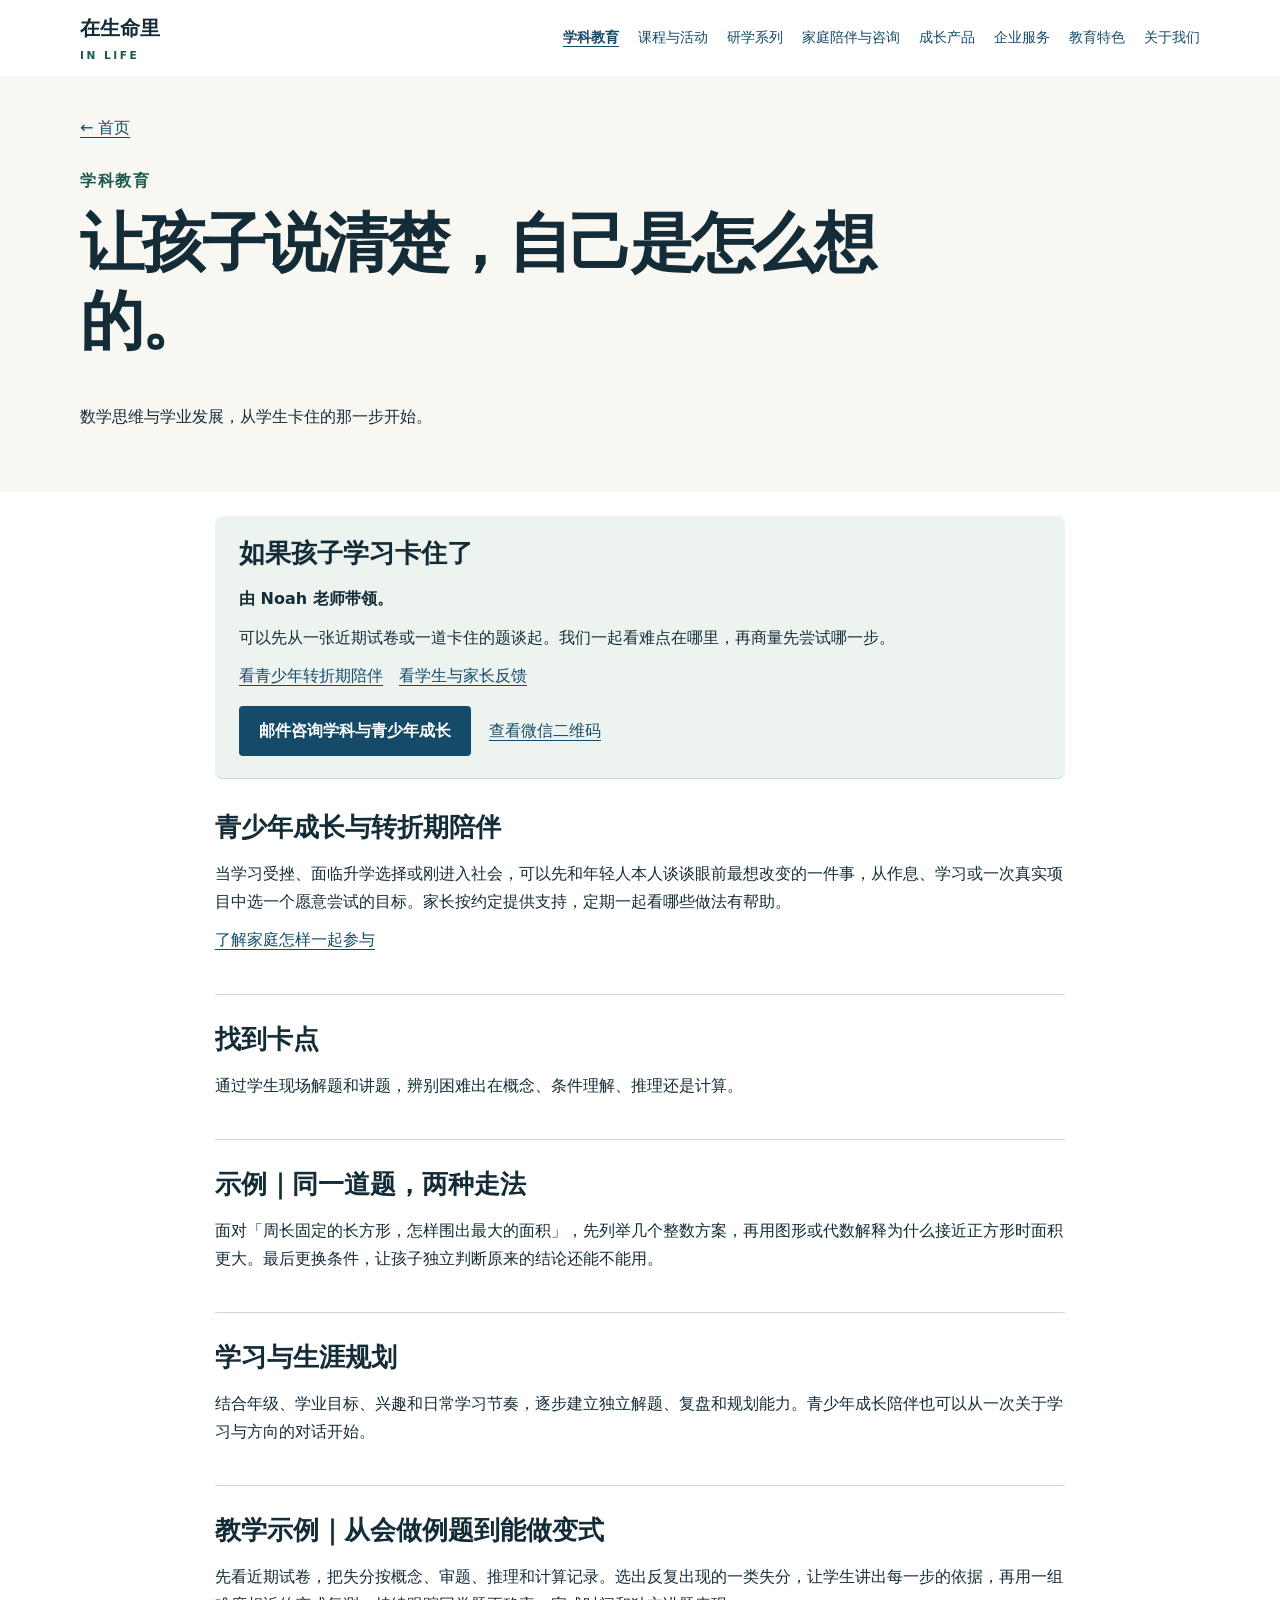
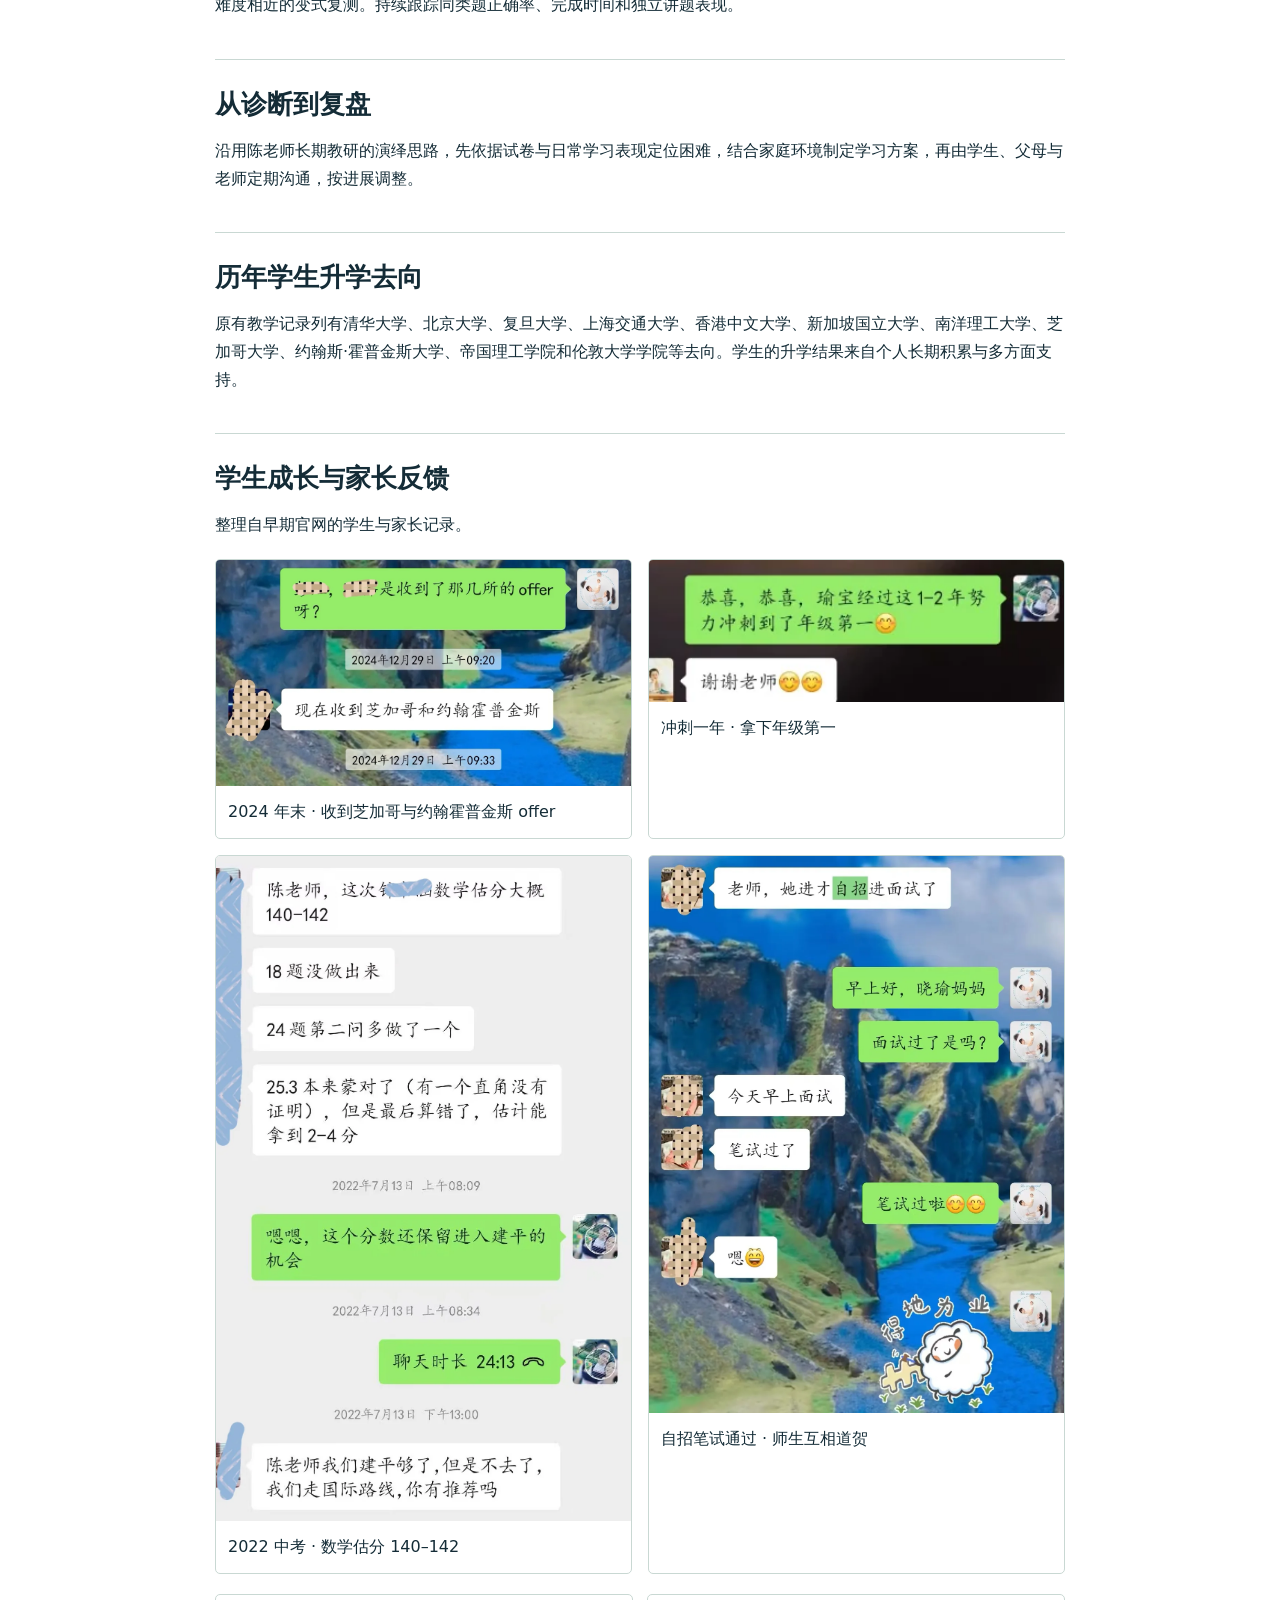
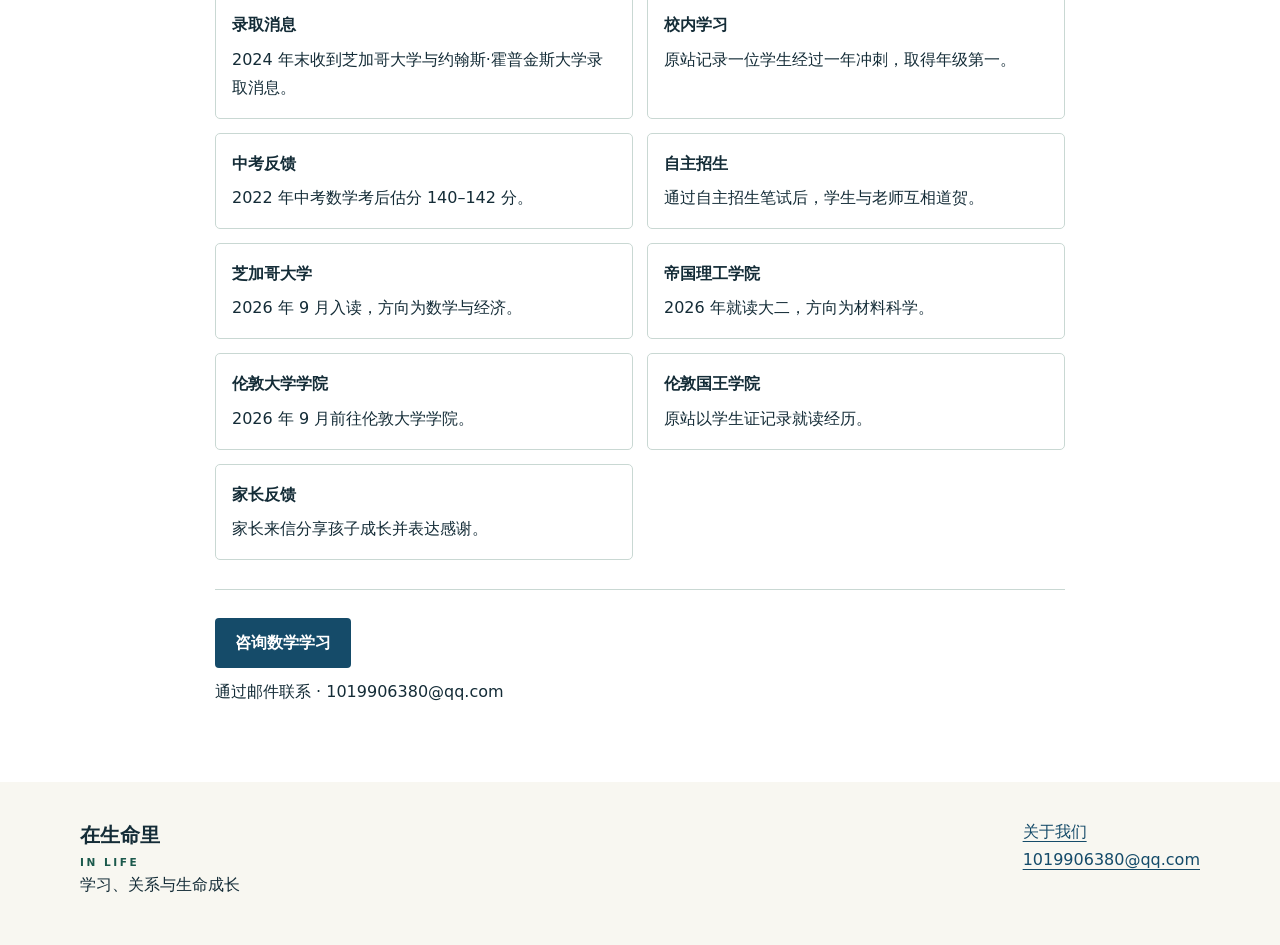
==== math.html @ 6764d32e "Update In Life website to v13" ====
<!doctype html>
<html lang="zh-CN"><head><meta charset="utf-8"><meta name="viewport" content="width=device-width,initial-scale=1"><meta name="description" content="在生命里教育 · 数学、研学、家庭陪伴与成长"><title>学科教育 | 在生命里教育</title><link rel="icon" href="favicon.svg"><link rel="stylesheet" href="detail.css"><script defer src="detail.js"></script></head>
<body class="restored-detail"><a class="skip" href="#main">跳到正文</a><header><div class="bar"><a class="brand" href="index.html">在生命里<span>IN LIFE</span></a><button id="menu" type="button" aria-controls="nav" aria-expanded="false" hidden>菜单</button><nav id="nav" aria-label="主导航"><a href="math.html" aria-current="page">学科教育</a><a href="courses.html">课程与活动</a><a href="study.html">研学系列</a><a href="family.html">家庭陪伴与咨询</a><a href="products.html">成长产品</a><a href="business.html">企业服务</a><a href="method.html">教育特色</a><a href="about.html">关于我们</a></nav></div></header>
<main id="main"><section class="page-hero"><div class="wrap"><a class="back" href="index.html">← 首页</a><p class="eyebrow">学科教育</p><h1>让孩子说清楚，自己是怎么想的。</h1><p>数学思维与学业发展，从学生卡住的那一步开始。</p></div></section><div class="wrap detail"><article id="start" class="service-start"><h2>如果孩子学习卡住了</h2><p class="service-lead">由 Noah 老师带领。</p><p>可以先从一张近期试卷或一道卡住的题谈起。我们一起看难点在哪里，再商量先尝试哪一步。</p><p><a href="#youth">看青少年转折期陪伴</a>　<a href="#cases">看学生与家长反馈</a></p><div class="service-contact"><a class="button" href="mailto:1019906380@qq.com?subject=%E5%9C%A8%E7%94%9F%E5%91%BD%E9%87%8C%EF%BD%9C%E5%AD%A6%E7%A7%91%E4%B8%8E%E9%9D%92%E5%B0%91%E5%B9%B4%E6%88%90%E9%95%BF">邮件咨询学科与青少年成长</a><a href="index.html#contact">查看微信二维码</a></div></article><article id="youth">
  <h2>青少年成长与转折期陪伴</h2>
  <p>当学习受挫、面临升学选择或刚进入社会，可以先和年轻人本人谈谈眼前最想改变的一件事，从作息、学习或一次真实项目中选一个愿意尝试的目标。家长按约定提供支持，定期一起看哪些做法有帮助。</p>
  <p><a href="family.html#process">了解家庭怎样一起参与</a></p>
</article>
<article><h2>找到卡点</h2><p>通过学生现场解题和讲题，辨别困难出在概念、条件理解、推理还是计算。</p></article><article><h2>示例｜同一道题，两种走法</h2><p>面对「周长固定的长方形，怎样围出最大的面积」，先列举几个整数方案，再用图形或代数解释为什么接近正方形时面积更大。最后更换条件，让孩子独立判断原来的结论还能不能用。</p></article><article><h2>学习与生涯规划</h2><p>结合年级、学业目标、兴趣和日常学习节奏，逐步建立独立解题、复盘和规划能力。青少年成长陪伴也可以从一次关于学习与方向的对话开始。</p></article><article><h2>教学示例｜从会做例题到能做变式</h2><p>先看近期试卷，把失分按概念、审题、推理和计算记录。选出反复出现的一类失分，让学生讲出每一步的依据，再用一组难度相近的变式复测。持续跟踪同类题正确率、完成时间和独立讲题表现。</p></article><article><h2>从诊断到复盘</h2><p>沿用陈老师长期教研的演绎思路，先依据试卷与日常学习表现定位困难，结合家庭环境制定学习方案，再由学生、父母与老师定期沟通，按进展调整。</p></article><article><h2>历年学生升学去向</h2><p>原有教学记录列有清华大学、北京大学、复旦大学、上海交通大学、香港中文大学、新加坡国立大学、南洋理工大学、芝加哥大学、约翰斯·霍普金斯大学、帝国理工学院和伦敦大学学院等去向。学生的升学结果来自个人长期积累与多方面支持。</p></article><article id="cases"><h2>学生成长与家长反馈</h2><p>整理自早期官网的学生与家长记录。</p><div class="dialogue-grid">
          <figure class="dialogue-card">
            <div class="dialogue-img"><a href="assets/dialogue-1.webp"><img src="assets/dialogue-1.webp" alt="收到芝加哥与约翰霍普金斯 offer 的对话"></a></div>
            <figcaption>2024 年末 · 收到芝加哥与约翰霍普金斯 offer</figcaption>
          </figure>
          <figure class="dialogue-card" id="year-first">
            <div class="dialogue-img"><a href="assets/dialogue-2.webp"><img src="assets/dialogue-2.webp" alt="冲刺年级第一的对话"></a></div>
            <figcaption>冲刺一年 · 拿下年级第一</figcaption>
          </figure>
          <figure class="dialogue-card">
            <div class="dialogue-img"><a href="assets/dialogue-3.webp"><img src="assets/dialogue-3.webp" alt="中考数学估分 140-142 的对话"></a></div>
            <figcaption>2022 中考 · 数学估分 140–142</figcaption>
          </figure>
          <figure class="dialogue-card">
            <div class="dialogue-img"><a href="assets/dialogue-4.webp"><img src="assets/dialogue-4.webp" alt="自招笔试通过的对话"></a></div>
            <figcaption>自招笔试通过 · 师生互相道贺</figcaption>
          </figure>
        </div><div class="case-grid"><figure><figcaption><strong>录取消息</strong><p>2024 年末收到芝加哥大学与约翰斯·霍普金斯大学录取消息。</p></figcaption></figure><figure><figcaption><strong>校内学习</strong><p>原站记录一位学生经过一年冲刺，取得年级第一。</p></figcaption></figure><figure><figcaption><strong>中考反馈</strong><p>2022 年中考数学考后估分 140–142 分。</p></figcaption></figure><figure><figcaption><strong>自主招生</strong><p>通过自主招生笔试后，学生与老师互相道贺。</p></figcaption></figure><figure><figcaption><strong>芝加哥大学</strong><p>2026 年 9 月入读，方向为数学与经济。</p></figcaption></figure><figure><figcaption><strong>帝国理工学院</strong><p>2026 年就读大二，方向为材料科学。</p></figcaption></figure><figure><figcaption><strong>伦敦大学学院</strong><p>2026 年 9 月前往伦敦大学学院。</p></figcaption></figure><figure><figcaption><strong>伦敦国王学院</strong><p>原站以学生证记录就读经历。</p></figcaption></figure><figure><figcaption><strong>家长反馈</strong><p>家长来信分享孩子成长并表达感谢。</p></figcaption></figure></div></article><div class="action"><a class="button" href="mailto:1019906380@qq.com?subject=%E5%9C%A8%E7%94%9F%E5%91%BD%E9%87%8C%EF%BD%9C%E5%AD%A6%E7%A7%91%E6%95%99%E8%82%B2">咨询数学学习</a><p>通过邮件联系 · 1019906380@qq.com</p></div></div></main><footer><div class="wrap footer"><div><a class="brand" href="index.html">在生命里<span>IN LIFE</span></a><p>学习、关系与生命成长</p></div><div><a href="about.html">关于我们</a><a href="mailto:1019906380@qq.com">1019906380@qq.com</a></div></div></footer></body></html>
---- detail.css ----
:root{color-scheme:light;--ink:#142c37;--blue:#154b69;--green:#1b594c;--paper:#f8f7f1;--line:#c9d8d3}*{box-sizing:border-box}body{margin:0;color:var(--ink);font:16px/1.75 system-ui,"PingFang SC","Microsoft YaHei",sans-serif}a{color:var(--blue);text-underline-offset:.25em}a:hover{color:var(--green)}:focus-visible{outline:3px solid #ad6b22;outline-offset:5px}h1,h2,h3,p{margin:0 0 .65em}h1,h2{font-family:"Songti SC","Noto Serif CJK SC",SimSun,serif;line-height:1.22}h1{font-size:clamp(2.35rem,5.6vw,5rem);letter-spacing:-.045em}h2{font-size:clamp(1.6rem,3.6vw,2.65rem)}h3{font-size:1.3rem}.wrap,.bar{width:min(1120px,calc(100% - 48px));margin:auto}.bar{display:flex;gap:24px;align-items:center;justify-content:space-between;min-height:76px;padding:10px 0}.brand{font-size:1.25rem;font-weight:800;text-decoration:none;white-space:nowrap;color:var(--ink)}.brand span{display:block;color:var(--green);font-size:.66rem;letter-spacing:.24em}nav{display:flex;flex-wrap:wrap;gap:8px 19px}nav a{text-decoration:none;font-size:.9rem}nav a[aria-current]{text-decoration:underline;font-weight:750}.skip{position:absolute;left:10px;top:10px;transform:translateY(-150%);background:white;padding:8px}.skip:focus{transform:none}.hero,.page-hero{background:var(--paper)}.hero-grid,.feature-grid{display:grid;grid-template-columns:1.35fr 1fr;gap:40px;align-items:center}.hero-grid{padding:clamp(55px,10vw,125px) 0}.eyebrow{font-weight:750;letter-spacing:.1em;color:var(--green)}.actions{display:flex;flex-wrap:wrap;align-items:center;gap:20px;margin-top:25px}.button{display:inline-block;background:var(--blue);color:white;text-decoration:none;border-radius:4px;padding:11px 20px;font-weight:700}.button:hover{background:var(--green);color:white}.art{position:relative;min-height:300px;overflow:hidden;border-radius:48% 48% 4px 4px;background:linear-gradient(#cbe3e4,#eef0d9 66%,#bad0ba)}.art i,.art b,.art em{position:absolute;display:block}.art i{width:76px;height:76px;top:17%;right:20%;border-radius:50%;background:#f7d58d}.art b{inset:39% -15% -38% -28%;border-radius:49%;background:#527e7a;transform:rotate(-19deg)}.art em{inset:62% -24% -40% 14%;border-radius:45%;background:#214f61;transform:rotate(-18deg)}.section{padding:clamp(42px,7vw,80px) 0}.cards,.secondary{display:grid;grid-template-columns:repeat(3,1fr);gap:18px}.cards a,.secondary article{display:block;padding:25px;border:1px solid var(--line);border-radius:5px;background:#fff;color:var(--ink);text-decoration:none}.cards a:hover{background:#eef5ef}.cards span{color:var(--blue);text-decoration:underline}.feature{background:#e6f0ec;padding:55px 0}.feature ol{margin:0;padding-left:1.5em}.feature li{padding:10px;border-bottom:1px solid var(--line)}.feature li p{margin:0}.secondary{grid-template-columns:repeat(2,1fr);padding-top:0}.page-hero .wrap{padding:38px 0 50px}.back{display:inline-block;margin-bottom:25px}.page-hero h1{font-size:clamp(2.1rem,5vw,4rem);max-width:850px}.detail{max-width:850px;padding:12px 0 65px}.detail article{padding:29px 0;border-bottom:1px solid var(--line)}.detail article h2{font-size:1.6rem}.action{padding-top:28px}.action p{margin-top:10px}.footer{display:flex;justify-content:space-between;gap:20px;flex-wrap:wrap;padding:36px 0}.footer a:not(.brand){display:block}footer{background:var(--paper)}#menu{background:white;color:var(--ink);font:inherit;border:1px solid var(--line);padding:5px 14px}
@media(max-width:820px){.bar{flex-wrap:wrap}.bar nav{width:100%;padding-bottom:8px}.bar nav[hidden]{display:none}.hero-grid,.feature-grid{grid-template-columns:1fr}.art{min-height:190px;max-width:500px}.cards{grid-template-columns:1fr}}
@media(max-width:510px){.wrap,.bar{width:calc(100% - 32px)}.secondary{grid-template-columns:1fr}.hero-grid{gap:26px}}

.mission-steps{display:grid;grid-template-columns:repeat(4,minmax(0,1fr));gap:18px;list-style:none;padding:0;margin:25px 0}
.mission-steps li{border-top:2px solid var(--green);padding:12px 0 0}
.mission-steps p{margin:.35em 0 0}
@media(max-width:650px){.mission-steps{grid-template-columns:repeat(2,minmax(0,1fr))}}

.case-grid{display:grid;grid-template-columns:repeat(2,minmax(0,1fr));gap:14px;margin-top:20px}
.case-grid figure{margin:0;padding:16px;border:1px solid var(--line);border-radius:5px}
.case-grid img{display:block;width:100%;height:auto;margin-bottom:12px}
.case-grid p{margin:.4em 0 0}
.guide{padding-left:1.4rem}
.guide li{margin-bottom:1.4rem}
.evidence .cards{margin-top:20px}
@media(max-width:510px){.case-grid{grid-template-columns:1fr}}

.restored-detail .dialogue-grid{display:grid;grid-template-columns:repeat(2,minmax(0,1fr));gap:16px;margin:20px 0}
.restored-detail .dialogue-card{margin:0;border:1px solid var(--line);border-radius:5px;overflow:hidden}
.restored-detail .dialogue-card img{display:block;width:100%;height:auto}
.restored-detail .dialogue-card figcaption{padding:12px}
@media(max-width:550px){.restored-detail .dialogue-grid{grid-template-columns:1fr}}

#year-first{scroll-margin-top:24px}
#year-first:target{outline:2px solid var(--green);outline-offset:3px}

.family-paths{gap:12px;margin:16px 0 0}
.family-paths a{border:1px solid var(--line);border-radius:6px;padding:8px 12px}
.detail li+li{margin-top:.4em}

.detail .service-start{padding:22px 24px;background:#edf4ef;border-radius:8px;margin:12px 0 4px;scroll-margin-top:16px}

.service-lead{font-weight:700}
.service-contact{display:flex;align-items:center;flex-wrap:wrap;gap:12px 18px;margin-top:16px}
.service-contact a{min-height:44px;display:inline-flex;align-items:center}
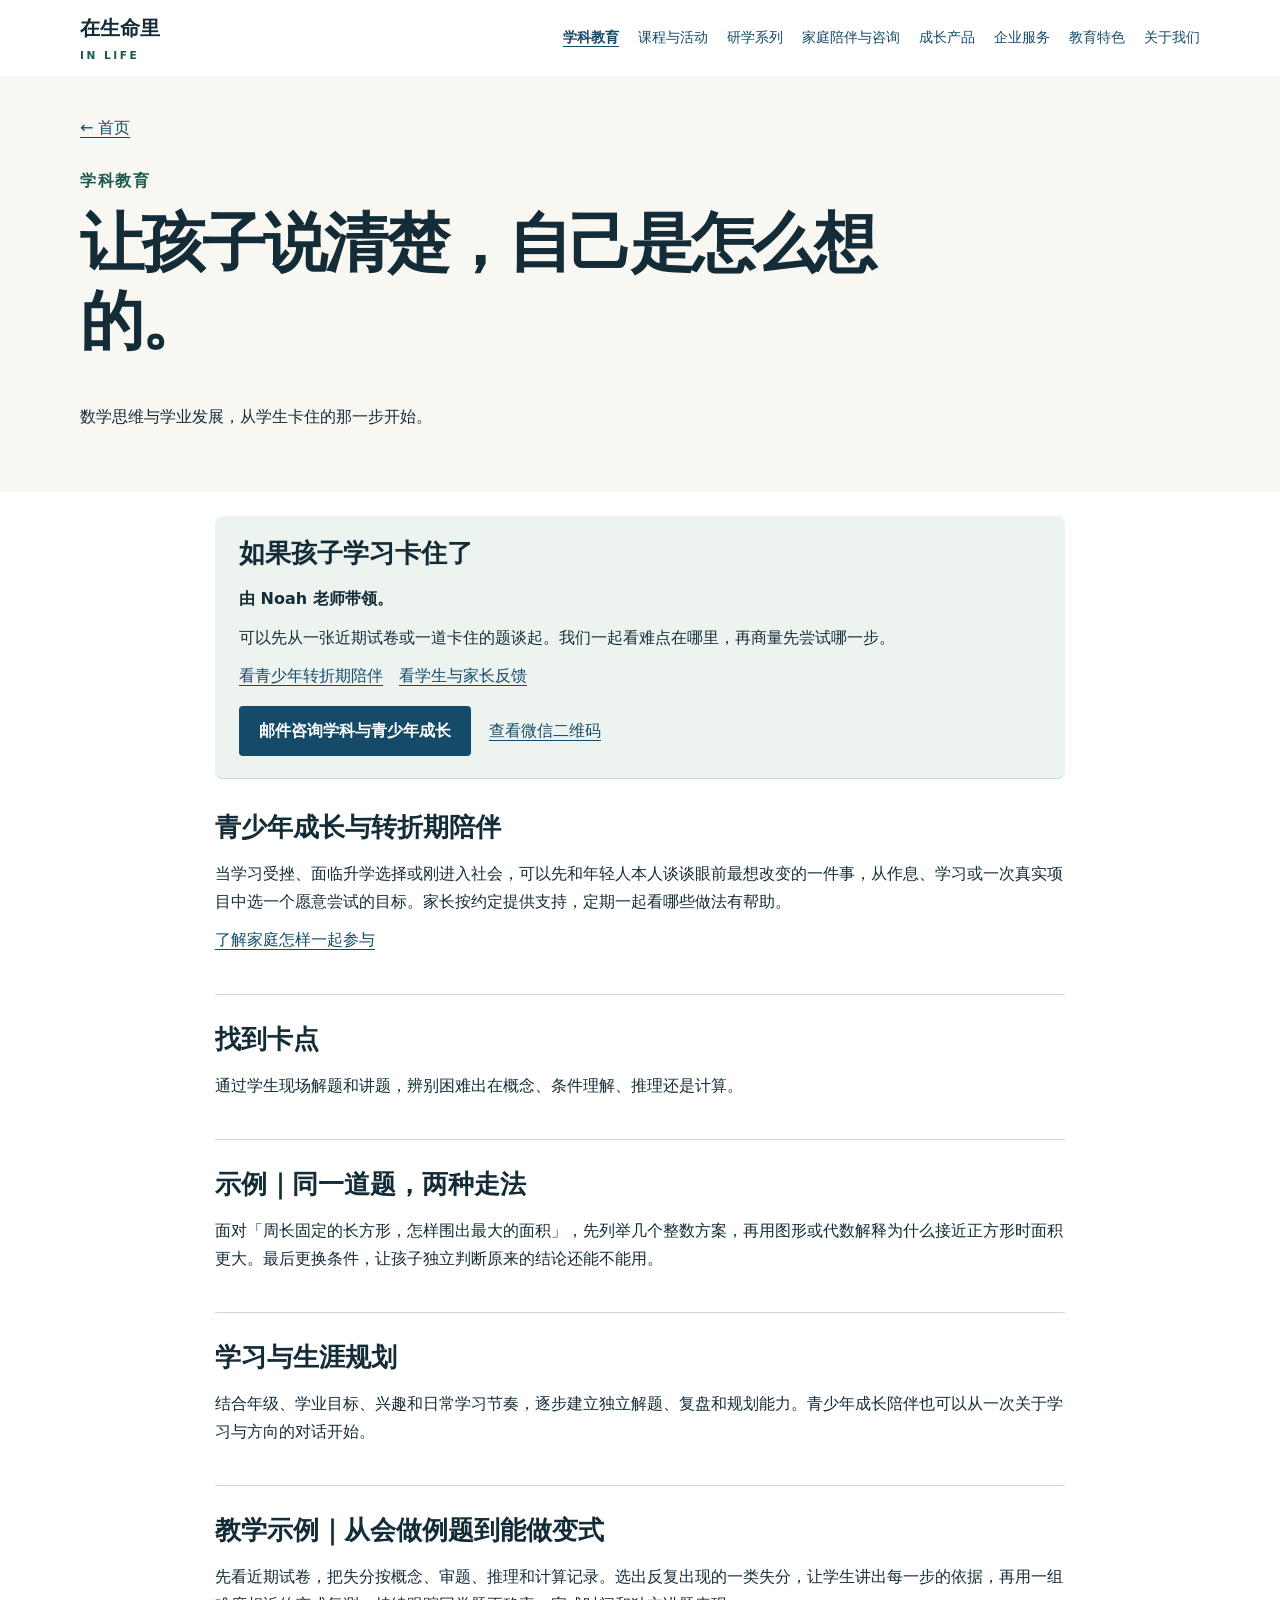
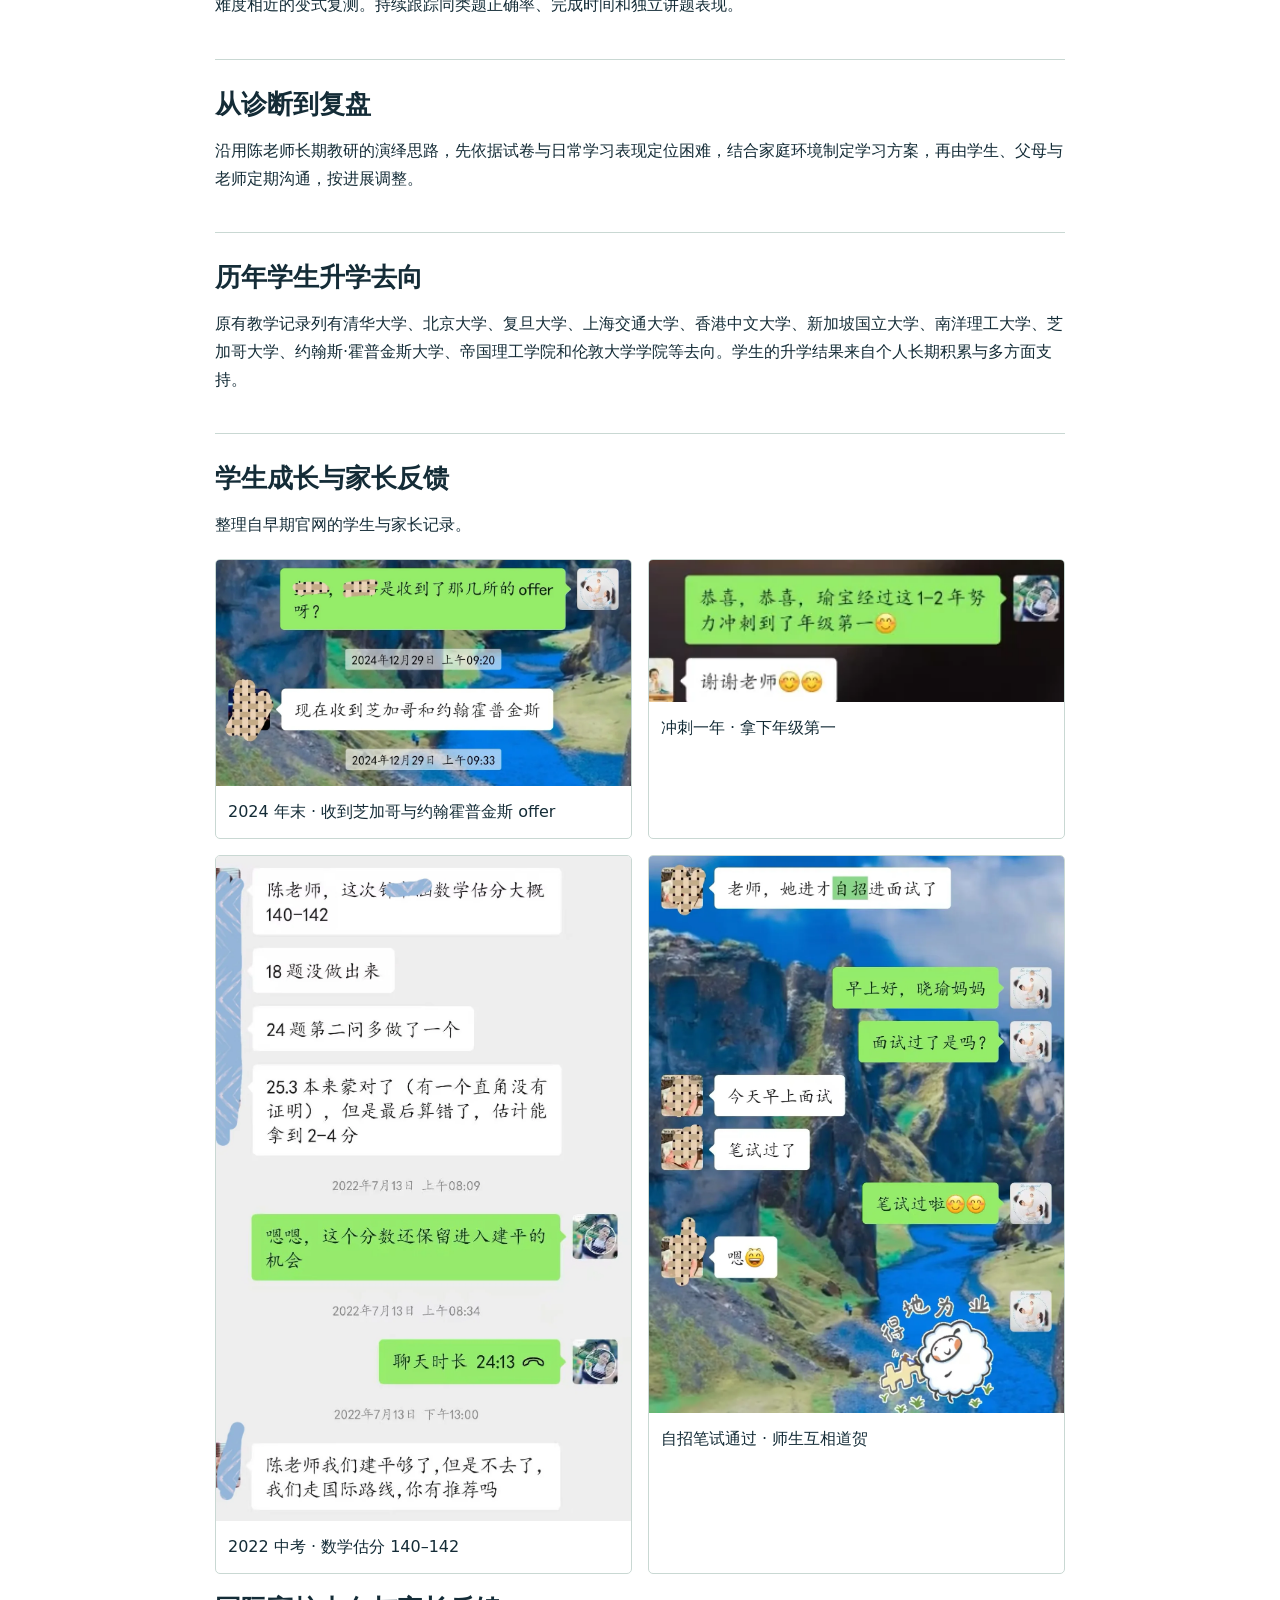
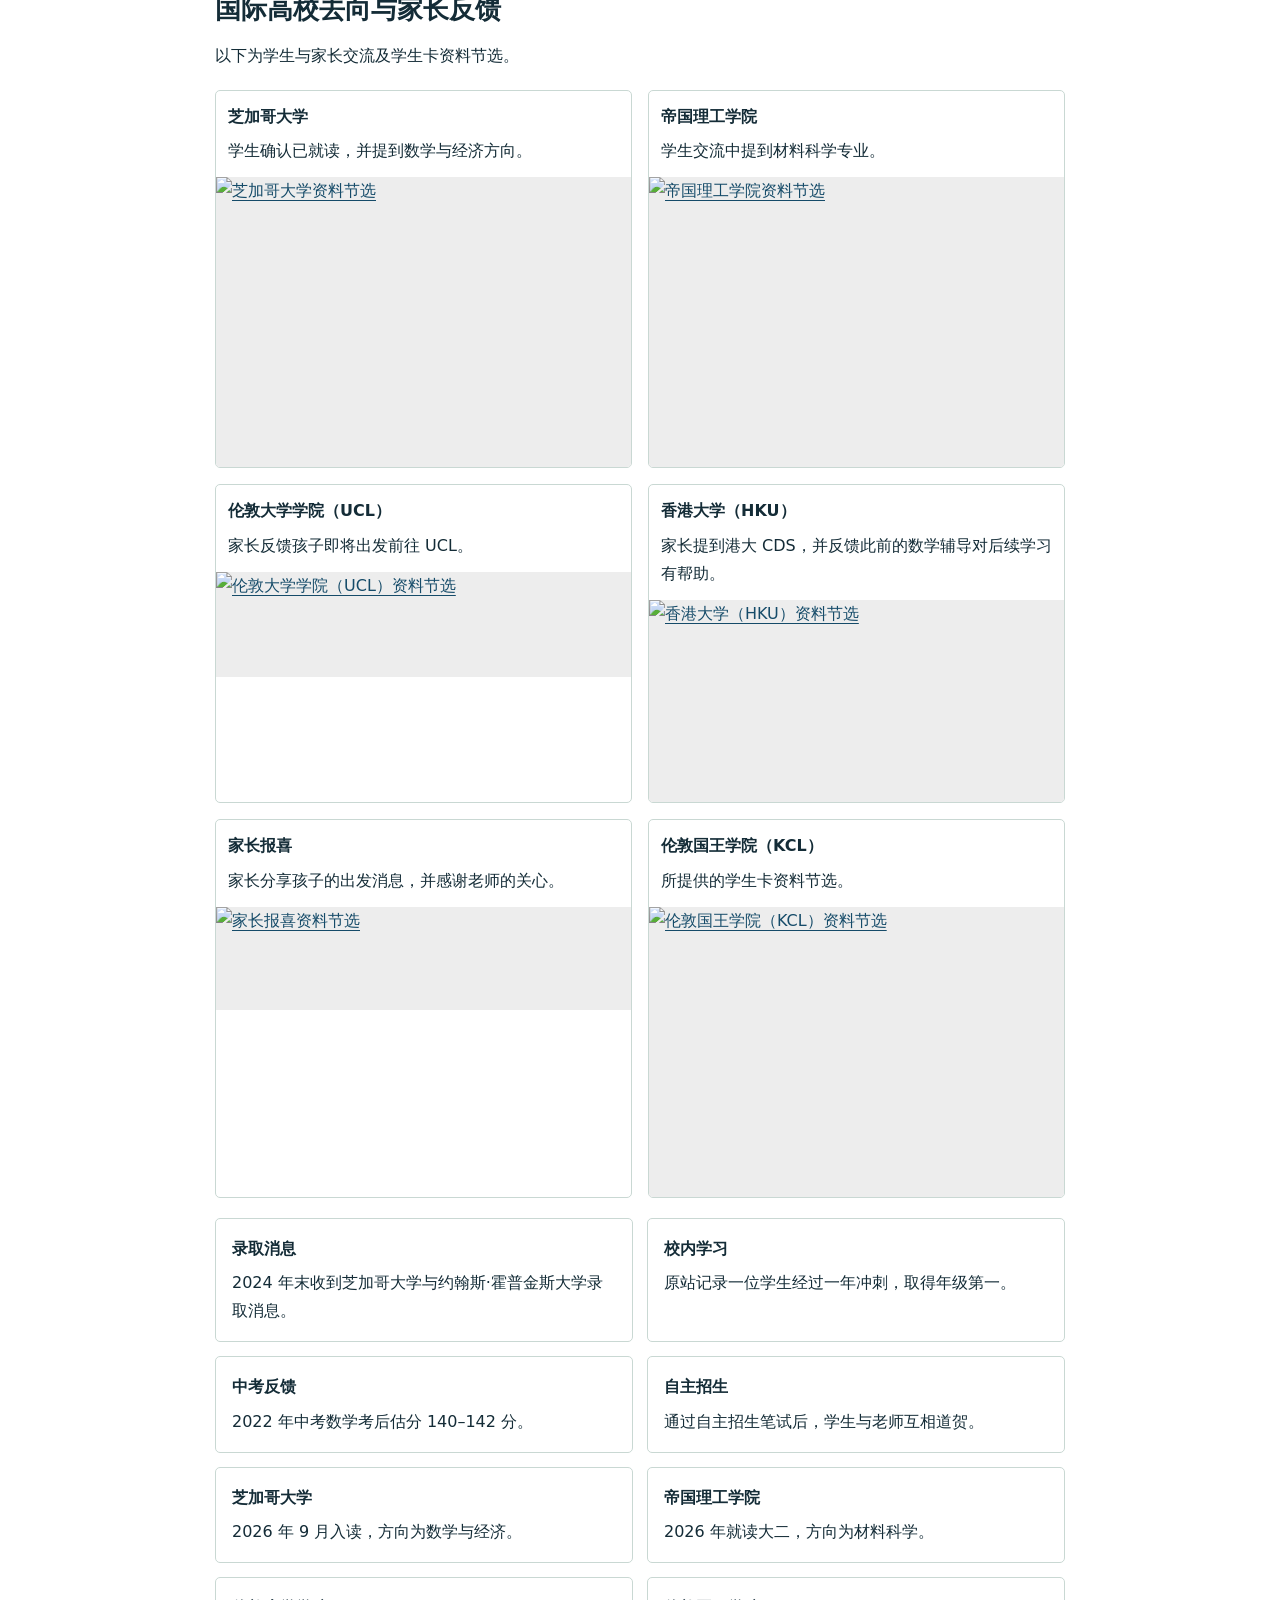
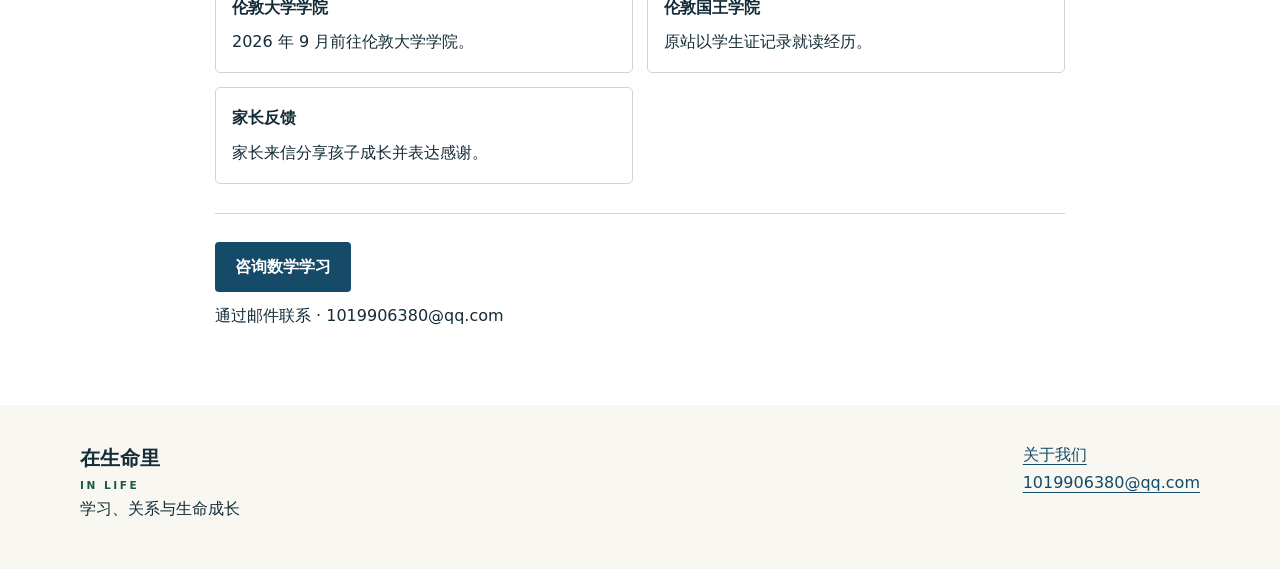
==== commit c7027132: "Add files via upload" ====
--- a/math.html
+++ b/math.html
@@ -23,4 +23,4 @@
             <div class="dialogue-img"><a href="assets/dialogue-4.webp"><img src="assets/dialogue-4.webp" alt="自招笔试通过的对话"></a></div>
             <figcaption>自招笔试通过 · 师生互相道贺</figcaption>
           </figure>
-        </div><div class="case-grid"><figure><figcaption><strong>录取消息</strong><p>2024 年末收到芝加哥大学与约翰斯·霍普金斯大学录取消息。</p></figcaption></figure><figure><figcaption><strong>校内学习</strong><p>原站记录一位学生经过一年冲刺，取得年级第一。</p></figcaption></figure><figure><figcaption><strong>中考反馈</strong><p>2022 年中考数学考后估分 140–142 分。</p></figcaption></figure><figure><figcaption><strong>自主招生</strong><p>通过自主招生笔试后，学生与老师互相道贺。</p></figcaption></figure><figure><figcaption><strong>芝加哥大学</strong><p>2026 年 9 月入读，方向为数学与经济。</p></figcaption></figure><figure><figcaption><strong>帝国理工学院</strong><p>2026 年就读大二，方向为材料科学。</p></figcaption></figure><figure><figcaption><strong>伦敦大学学院</strong><p>2026 年 9 月前往伦敦大学学院。</p></figcaption></figure><figure><figcaption><strong>伦敦国王学院</strong><p>原站以学生证记录就读经历。</p></figcaption></figure><figure><figcaption><strong>家长反馈</strong><p>家长来信分享孩子成长并表达感谢。</p></figcaption></figure></div></article><div class="action"><a class="button" href="mailto:1019906380@qq.com?subject=%E5%9C%A8%E7%94%9F%E5%91%BD%E9%87%8C%EF%BD%9C%E5%AD%A6%E7%A7%91%E6%95%99%E8%82%B2">咨询数学学习</a><p>通过邮件联系 · 1019906380@qq.com</p></div></div></main><footer><div class="wrap footer"><div><a class="brand" href="index.html">在生命里<span>IN LIFE</span></a><p>学习、关系与生命成长</p></div><div><a href="about.html">关于我们</a><a href="mailto:1019906380@qq.com">1019906380@qq.com</a></div></div></footer></body></html>+        </div><section id="international-outcomes"><h2>国际高校去向与家长反馈</h2><p>以下为学生与家长交流及学生卡资料节选。</p><div class="dialogue-grid"><figure class="dialogue-card outcome-card"><figcaption><strong>芝加哥大学</strong><p>学生确认已就读，并提到数学与经济方向。</p></figcaption><a href="assets/outcome-chicago.webp"><img src="assets/outcome-chicago.webp" alt="芝加哥大学资料节选" loading="lazy" width="670" height="800"></a></figure><figure class="dialogue-card outcome-card"><figcaption><strong>帝国理工学院</strong><p>学生交流中提到材料科学专业。</p></figcaption><a href="assets/outcome-imperial.webp"><img src="assets/outcome-imperial.webp" alt="帝国理工学院资料节选" loading="lazy" width="676" height="800"></a></figure><figure class="dialogue-card outcome-card"><figcaption><strong>伦敦大学学院（UCL）</strong><p>家长反馈孩子即将出发前往 UCL。</p></figcaption><a href="assets/outcome-ucl.webp"><img src="assets/outcome-ucl.webp" alt="伦敦大学学院（UCL）资料节选" loading="lazy" width="760" height="192"></a></figure><figure class="dialogue-card outcome-card"><figcaption><strong>香港大学（HKU）</strong><p>家长提到港大 CDS，并反馈此前的数学辅导对后续学习有帮助。</p></figcaption><a href="assets/outcome-hku.webp"><img src="assets/outcome-hku.webp" alt="香港大学（HKU）资料节选" loading="lazy" width="674" height="329"></a></figure><figure class="dialogue-card outcome-card"><figcaption><strong>家长报喜</strong><p>家长分享孩子的出发消息，并感谢老师的关心。</p></figcaption><a href="assets/outcome-wisconsin.webp"><img src="assets/outcome-wisconsin.webp" alt="家长报喜资料节选" loading="lazy" width="760" height="189"></a></figure><figure class="dialogue-card outcome-card"><figcaption><strong>伦敦国王学院（KCL）</strong><p>所提供的学生卡资料节选。</p></figcaption><a href="assets/outcome-kcl.webp"><img src="assets/outcome-kcl.webp" alt="伦敦国王学院（KCL）资料节选" loading="lazy" width="258" height="203"></a></figure></div></section><div class="case-grid"><figure><figcaption><strong>录取消息</strong><p>2024 年末收到芝加哥大学与约翰斯·霍普金斯大学录取消息。</p></figcaption></figure><figure><figcaption><strong>校内学习</strong><p>原站记录一位学生经过一年冲刺，取得年级第一。</p></figcaption></figure><figure><figcaption><strong>中考反馈</strong><p>2022 年中考数学考后估分 140–142 分。</p></figcaption></figure><figure><figcaption><strong>自主招生</strong><p>通过自主招生笔试后，学生与老师互相道贺。</p></figcaption></figure><figure><figcaption><strong>芝加哥大学</strong><p>2026 年 9 月入读，方向为数学与经济。</p></figcaption></figure><figure><figcaption><strong>帝国理工学院</strong><p>2026 年就读大二，方向为材料科学。</p></figcaption></figure><figure><figcaption><strong>伦敦大学学院</strong><p>2026 年 9 月前往伦敦大学学院。</p></figcaption></figure><figure><figcaption><strong>伦敦国王学院</strong><p>原站以学生证记录就读经历。</p></figcaption></figure><figure><figcaption><strong>家长反馈</strong><p>家长来信分享孩子成长并表达感谢。</p></figcaption></figure></div></article><div class="action"><a class="button" href="mailto:1019906380@qq.com?subject=%E5%9C%A8%E7%94%9F%E5%91%BD%E9%87%8C%EF%BD%9C%E5%AD%A6%E7%A7%91%E6%95%99%E8%82%B2">咨询数学学习</a><p>通过邮件联系 · 1019906380@qq.com</p></div></div></main><footer><div class="wrap footer"><div><a class="brand" href="index.html">在生命里<span>IN LIFE</span></a><p>学习、关系与生命成长</p></div><div><a href="about.html">关于我们</a><a href="mailto:1019906380@qq.com">1019906380@qq.com</a></div></div></footer></body></html>
--- a/detail.css
+++ b/detail.css
@@ -34,3 +34,5 @@
 .service-lead{font-weight:700}
 .service-contact{display:flex;align-items:center;flex-wrap:wrap;gap:12px 18px;margin-top:16px}
 .service-contact a{min-height:44px;display:inline-flex;align-items:center}
+
+.outcome-card a{display:block}.outcome-card img{max-height:290px;object-fit:contain;background:#ededed}.outcome-card p{margin:.4em 0 0}
